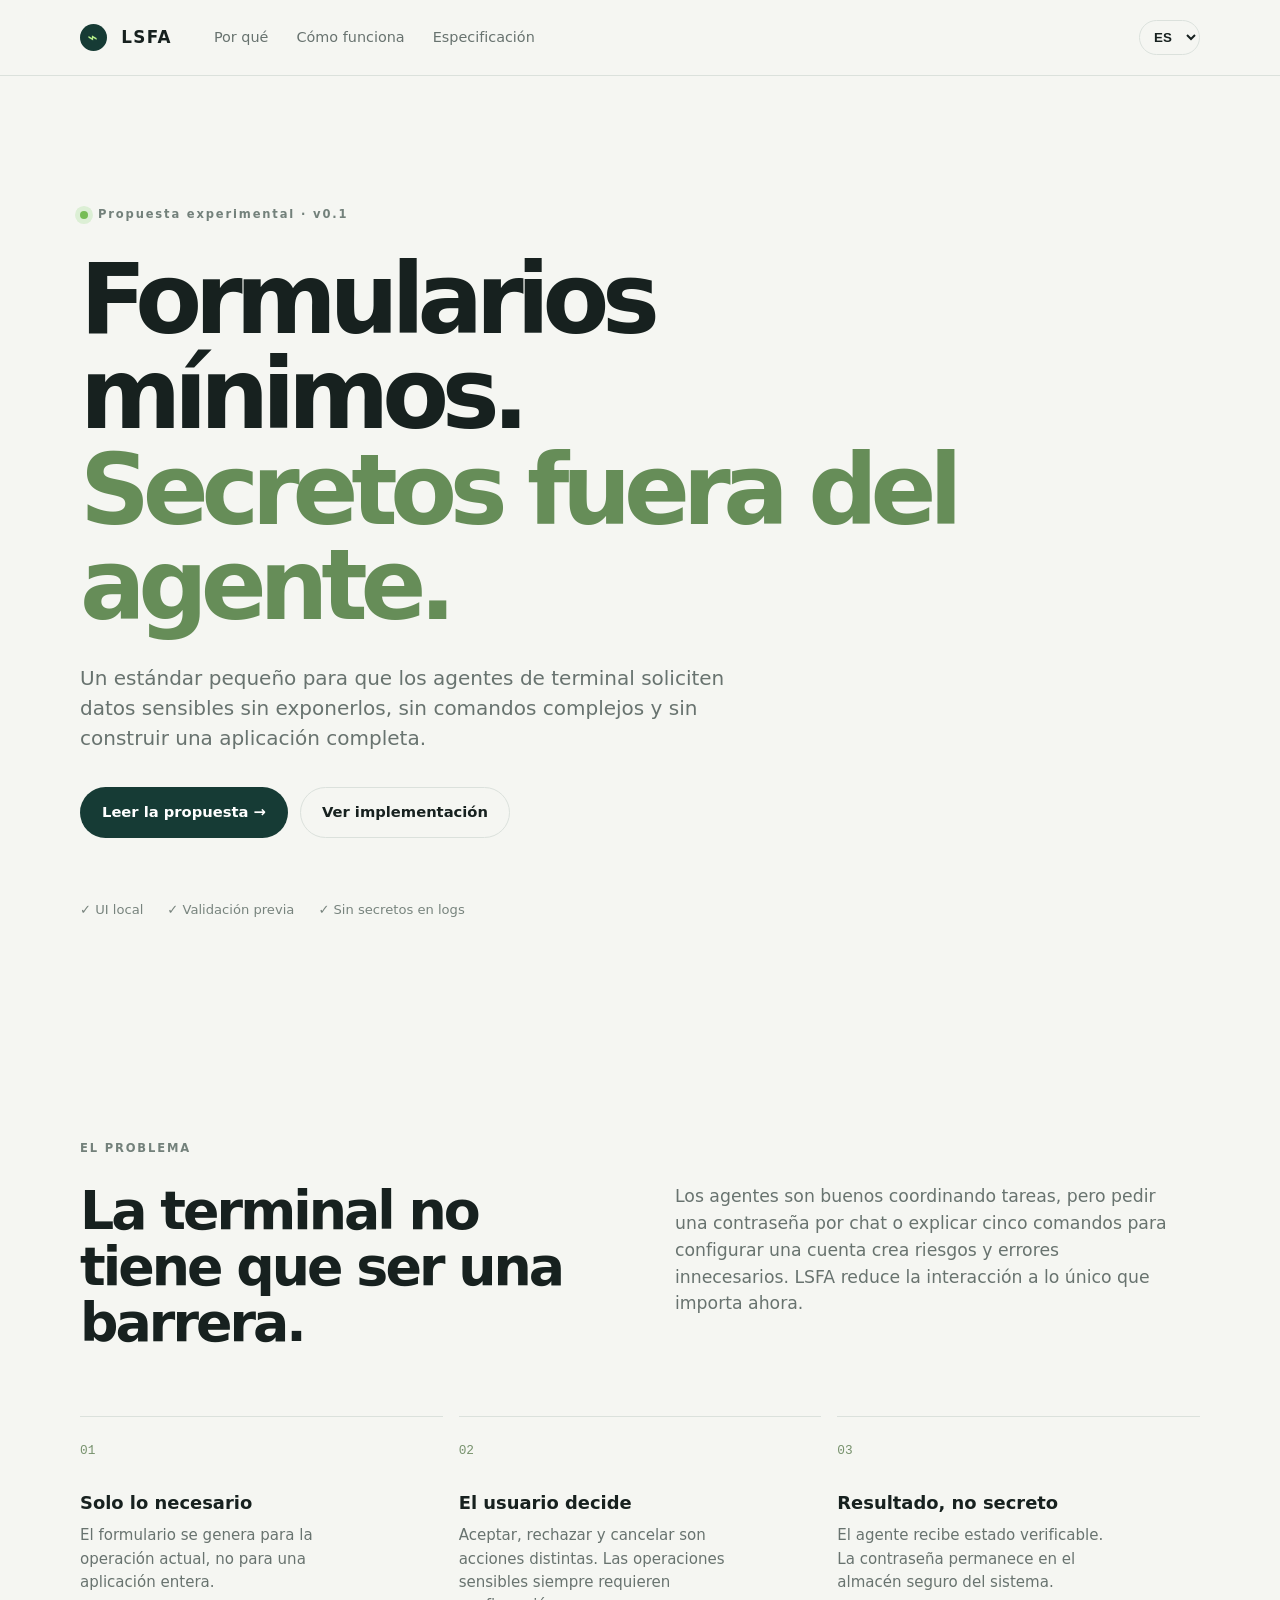
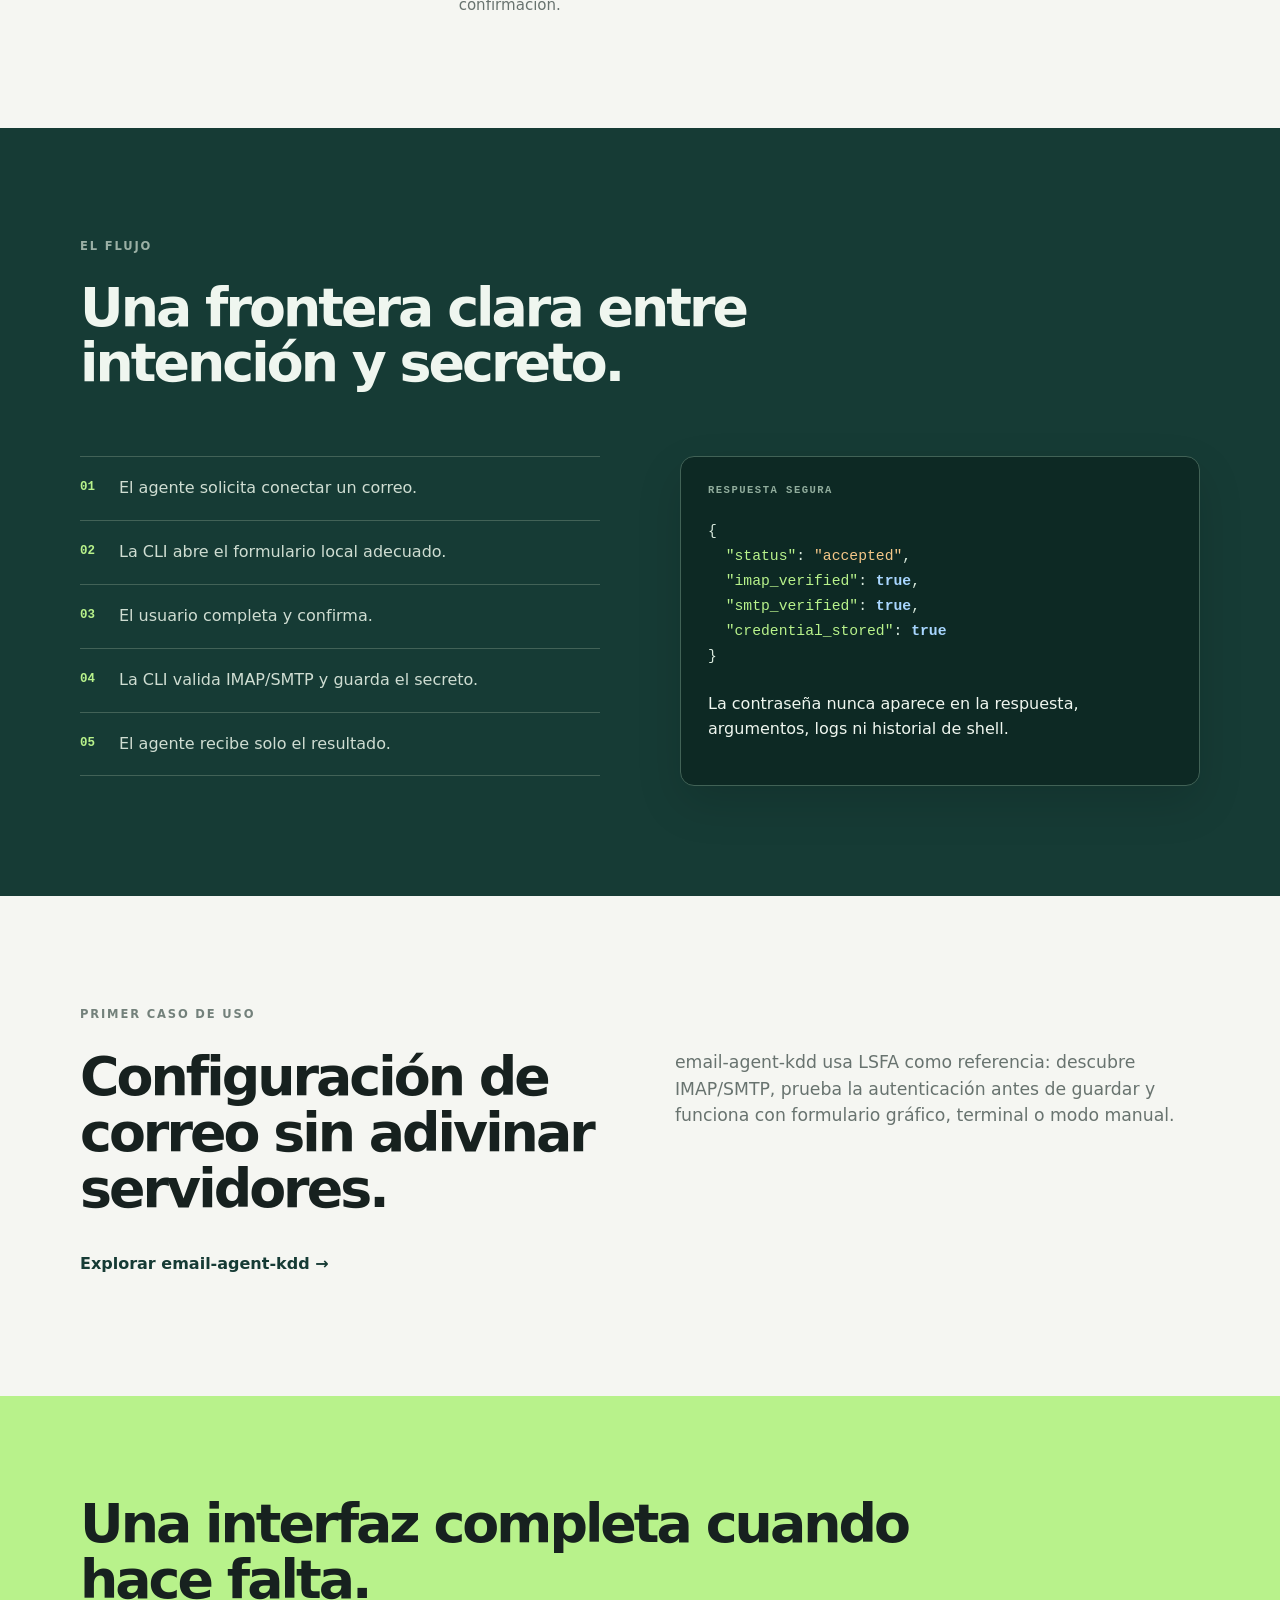
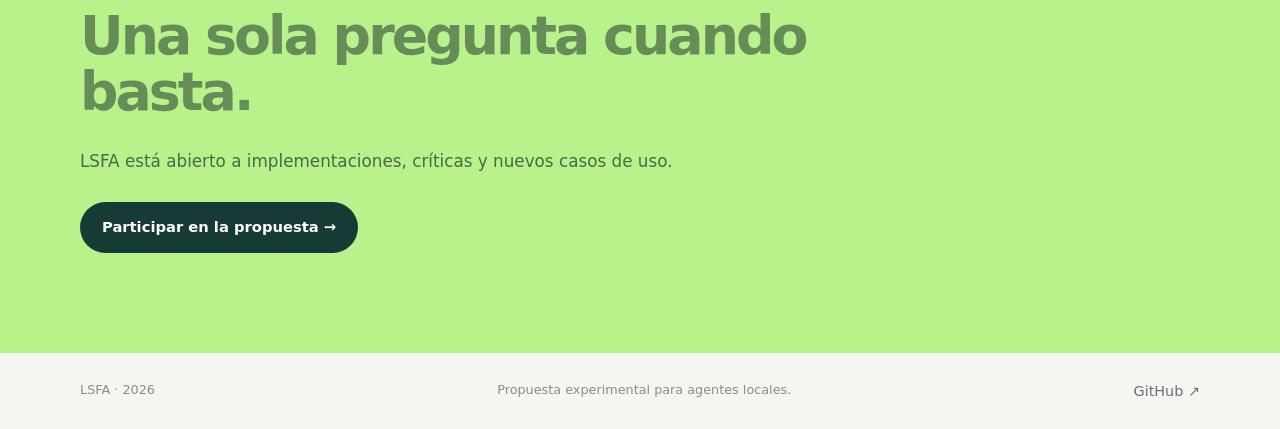
==== site/index.html @ 98d91a2e "Add multilingual GitHub Pages site" ====
<!doctype html>
<html lang="es">
<head>
  <meta charset="utf-8">
  <meta name="viewport" content="width=device-width, initial-scale=1">
  <meta name="description" content="Local Secure Forms for Agent CLIs — secure, minimal forms for sensitive data.">
  <title>LSFA · Local Secure Forms for Agent CLIs</title>
  <link rel="stylesheet" href="styles.css">
</head>
<body>
  <a class="skip" href="#main" data-i18n="skip">Ir al contenido</a>
  <header class="topbar">
    <a class="brand" href="./" aria-label="LSFA home"><span class="mark">⌁</span> LSFA</a>
    <nav aria-label="Primary navigation">
      <a href="#why" data-i18n="navWhy">Por qué</a>
      <a href="#flow" data-i18n="navFlow">Cómo funciona</a>
      <a href="https://github.com/MauricioPerera/local-secure-forms" data-i18n="navSpec">Especificación</a>
    </nav>
    <label class="language"><span class="sr-only" data-i18n="languageLabel">Idioma</span>
      <select id="language" aria-label="Language">
        <option value="es">ES</option><option value="en">EN</option><option value="pt">PT</option>
      </select>
    </label>
  </header>

  <main id="main">
    <section class="hero wrap">
      <div class="eyebrow"><span class="pulse"></span><span data-i18n="eyebrow">Propuesta experimental · v0.1</span></div>
      <h1 data-i18n="heroTitle">Formularios mínimos.<br><em>Secretos fuera del agente.</em></h1>
      <p class="lead" data-i18n="heroLead">Un estándar pequeño para que los agentes de terminal soliciten datos sensibles sin exponerlos, sin comandos complejos y sin construir una aplicación completa.</p>
      <div class="actions"><a class="button primary" href="https://github.com/MauricioPerera/local-secure-forms" data-i18n="readSpec">Leer la propuesta →</a><a class="button ghost" href="https://github.com/MauricioPerera/email-agent-kdd" data-i18n="seeReference">Ver implementación</a></div>
      <div class="trust-row"><span data-i18n="trust1">✓ UI local</span><span data-i18n="trust2">✓ Validación previa</span><span data-i18n="trust3">✓ Sin secretos en logs</span></div>
    </section>

    <section id="why" class="section wrap">
      <div class="section-kicker" data-i18n="whyKicker">EL PROBLEMA</div>
      <div class="split"><h2 data-i18n="whyTitle">La terminal no tiene que ser una barrera.</h2><p data-i18n="whyText">Los agentes son buenos coordinando tareas, pero pedir una contraseña por chat o explicar cinco comandos para configurar una cuenta crea riesgos y errores innecesarios. LSFA reduce la interacción a lo único que importa ahora.</p></div>
      <div class="cards"><article><div class="icon">01</div><h3 data-i18n="card1Title">Solo lo necesario</h3><p data-i18n="card1Text">El formulario se genera para la operación actual, no para una aplicación entera.</p></article><article><div class="icon">02</div><h3 data-i18n="card2Title">El usuario decide</h3><p data-i18n="card2Text">Aceptar, rechazar y cancelar son acciones distintas. Las operaciones sensibles siempre requieren confirmación.</p></article><article><div class="icon">03</div><h3 data-i18n="card3Title">Resultado, no secreto</h3><p data-i18n="card3Text">El agente recibe estado verificable. La contraseña permanece en el almacén seguro del sistema.</p></article></div>
    </section>

    <section id="flow" class="section dark"><div class="wrap"><div class="section-kicker" data-i18n="flowKicker">EL FLUJO</div><h2 data-i18n="flowTitle">Una frontera clara entre intención y secreto.</h2><div class="flow-grid"><div class="steps"><div class="step"><b>01</b><span data-i18n="step1">El agente solicita conectar un correo.</span></div><div class="step"><b>02</b><span data-i18n="step2">La CLI abre el formulario local adecuado.</span></div><div class="step"><b>03</b><span data-i18n="step3">El usuario completa y confirma.</span></div><div class="step"><b>04</b><span data-i18n="step4">La CLI valida IMAP/SMTP y guarda el secreto.</span></div><div class="step"><b>05</b><span data-i18n="step5">El agente recibe solo el resultado.</span></div></div><div class="code-card"><div class="code-label" data-i18n="codeLabel">RESPUESTA SEGURA</div><pre><code>{
  <span>"status"</span>: <i>"accepted"</i>,
  <span>"imap_verified"</span>: <strong>true</strong>,
  <span>"smtp_verified"</span>: <strong>true</strong>,
  <span>"credential_stored"</span>: <strong>true</strong>
}</code></pre><p data-i18n="codeNote">La contraseña nunca aparece en la respuesta, argumentos, logs ni historial de shell.</p></div></div></div></section>

    <section class="section wrap reference"><div class="section-kicker" data-i18n="refKicker">PRIMER CASO DE USO</div><div class="split"><h2 data-i18n="refTitle">Configuración de correo sin adivinar servidores.</h2><p data-i18n="refText">email-agent-kdd usa LSFA como referencia: descubre IMAP/SMTP, prueba la autenticación antes de guardar y funciona con formulario gráfico, terminal o modo manual.</p></div><a class="text-link" href="https://github.com/MauricioPerera/email-agent-kdd" data-i18n="openCli">Explorar email-agent-kdd →</a></section>
    <section class="closing"><div class="wrap"><h2 data-i18n="closingTitle">Una interfaz completa cuando hace falta.<br><em>Una sola pregunta cuando basta.</em></h2><p data-i18n="closingText">LSFA está abierto a implementaciones, críticas y nuevos casos de uso.</p><a class="button light" href="https://github.com/MauricioPerera/local-secure-forms/issues" data-i18n="contribute">Participar en la propuesta →</a></div></section>
  </main>
  <footer class="footer wrap"><span>LSFA · 2026</span><span data-i18n="footerText">Propuesta experimental para agentes locales.</span><a href="https://github.com/MauricioPerera/local-secure-forms">GitHub ↗</a></footer>
  <script src="app.js"></script>
</body>
</html>
---- site/styles.css ----
:root{--ink:#17211f;--muted:#68736f;--paper:#f5f6f2;--line:#dbe1dc;--green:#b8f28b;--deep:#163b35;--cream:#e9eee8}*{box-sizing:border-box}html{scroll-behavior:smooth}body{margin:0;background:var(--paper);color:var(--ink);font-family:Inter,ui-sans-serif,system-ui,-apple-system,BlinkMacSystemFont,"Segoe UI",sans-serif;line-height:1.55}.wrap{width:min(1120px,calc(100% - 48px));margin:auto}.topbar{height:76px;border-bottom:1px solid var(--line);display:flex;align-items:center;gap:42px;padding:0 max(24px,calc((100% - 1120px)/2));background:rgba(245,246,242,.92);position:sticky;top:0;z-index:5;backdrop-filter:blur(12px)}.brand{font-weight:800;letter-spacing:.08em;color:var(--ink);text-decoration:none;font-size:1.05rem}.mark{display:inline-grid;place-items:center;background:var(--deep);color:var(--green);border-radius:50%;width:27px;height:27px;margin-right:7px}nav{display:flex;gap:28px;flex:1}nav a,.footer a{color:var(--muted);text-decoration:none;font-size:.9rem}nav a:hover,.footer a:hover,.text-link:hover{color:var(--ink)}.language select{border:1px solid var(--line);background:transparent;border-radius:99px;padding:8px 10px;font-weight:700;color:var(--ink)}.hero{padding:130px 0 110px}.eyebrow,.section-kicker{font-size:.72rem;letter-spacing:.16em;font-weight:800;color:#73817b}.eyebrow{display:flex;gap:10px;align-items:center}.pulse{width:8px;height:8px;background:#76bd55;border-radius:50%;box-shadow:0 0 0 5px #dcefd5}.hero h1{font-size:clamp(3.2rem,7.6vw,6.6rem);line-height:.98;letter-spacing:-.075em;margin:28px 0 30px;max-width:980px}.hero h1 em,.closing h2 em{font-style:normal;color:#668d58}.lead{font-size:1.25rem;line-height:1.5;color:var(--muted);max-width:650px}.actions{display:flex;gap:12px;margin-top:34px;flex-wrap:wrap}.button{display:inline-block;border-radius:999px;padding:13px 21px;text-decoration:none;font-weight:750;font-size:.92rem;border:1px solid transparent}.primary{background:var(--deep);color:#fff}.primary:hover{background:#24584e}.ghost{color:var(--ink);border-color:var(--line)}.ghost:hover{border-color:#9eaaa3}.trust-row{display:flex;gap:24px;margin-top:62px;color:#78847e;font-size:.82rem;flex-wrap:wrap}.section{padding:110px 0}.split{display:grid;grid-template-columns:1fr 1fr;gap:70px;align-items:start;margin-top:25px}.split h2,.dark h2,.closing h2{font-size:clamp(2.1rem,4.2vw,4rem);line-height:1.04;letter-spacing:-.055em;margin:0}.split p{color:var(--muted);font-size:1.08rem;max-width:500px;margin:0}.cards{display:grid;grid-template-columns:repeat(3,1fr);gap:16px;margin-top:65px}.cards article{border-top:1px solid var(--line);padding:24px 8px 0 0}.icon{font-family:ui-monospace,monospace;color:#76916c;font-size:.8rem}.cards h3{margin:28px 0 8px;font-size:1.12rem}.cards p{color:var(--muted);font-size:.94rem;margin:0;max-width:280px}.dark{background:var(--deep);color:#eff6ef}.dark .section-kicker{color:#9bb0a5}.dark h2{max-width:800px;margin-top:24px}.flow-grid{display:grid;grid-template-columns:1fr 1fr;gap:80px;margin-top:65px;align-items:start}.steps{border-top:1px solid #426257}.step{display:flex;gap:24px;padding:19px 0;border-bottom:1px solid #426257;color:#cfddd2}.step b{color:var(--green);font:700 .78rem ui-monospace,monospace;padding-top:4px}.code-card{background:#0d2924;border:1px solid #416256;border-radius:14px;padding:27px;box-shadow:0 18px 45px rgba(0,0,0,.13)}.code-label{font:700 .66rem ui-monospace,monospace;letter-spacing:.14em;color:#91ad9d}.code-card pre{overflow:auto;color:#d8e9dd;font:500 .92rem/1.7 ui-monospace,SFMono-Regular,Consolas,monospace;margin:23px 0}.code-card code span{color:#b8f28b}.code-card code i{color:#f5c788;font-style:normal}.code-card code strong{color:#a8d6ff}.code-note{color:#8fa99a;font-size:.8rem;margin:0}.reference{padding-bottom:120px}.text-link{display:inline-block;color:var(--deep);font-weight:800;text-decoration:none;margin-top:35px}.closing{background:var(--green);padding:100px 0}.closing h2{max-width:850px}.closing p{color:#4d6847;font-size:1.05rem;margin:28px 0}.light{background:var(--deep);color:#fff}.footer{display:flex;justify-content:space-between;gap:20px;padding:27px 0;color:#82908a;font-size:.8rem;flex-wrap:wrap}.skip{position:absolute;left:-999px}.skip:focus{left:12px;top:12px;background:#fff;padding:8px;z-index:10}.sr-only{position:absolute;width:1px;height:1px;padding:0;margin:-1px;overflow:hidden;clip:rect(0,0,0,0);white-space:nowrap;border:0}@media(max-width:720px){.topbar{gap:16px;height:66px;padding:0 20px}.topbar nav{display:none}.wrap{width:min(100% - 40px,1120px)}.hero{padding:90px 0 75px}.hero h1{font-size:clamp(3rem,15vw,5rem)}.lead{font-size:1.08rem}.section{padding:78px 0}.split,.flow-grid{grid-template-columns:1fr;gap:25px}.cards{grid-template-columns:1fr;gap:40px;margin-top:45px}.flow-grid{gap:45px;margin-top:45px}.closing{padding:75px 0}}
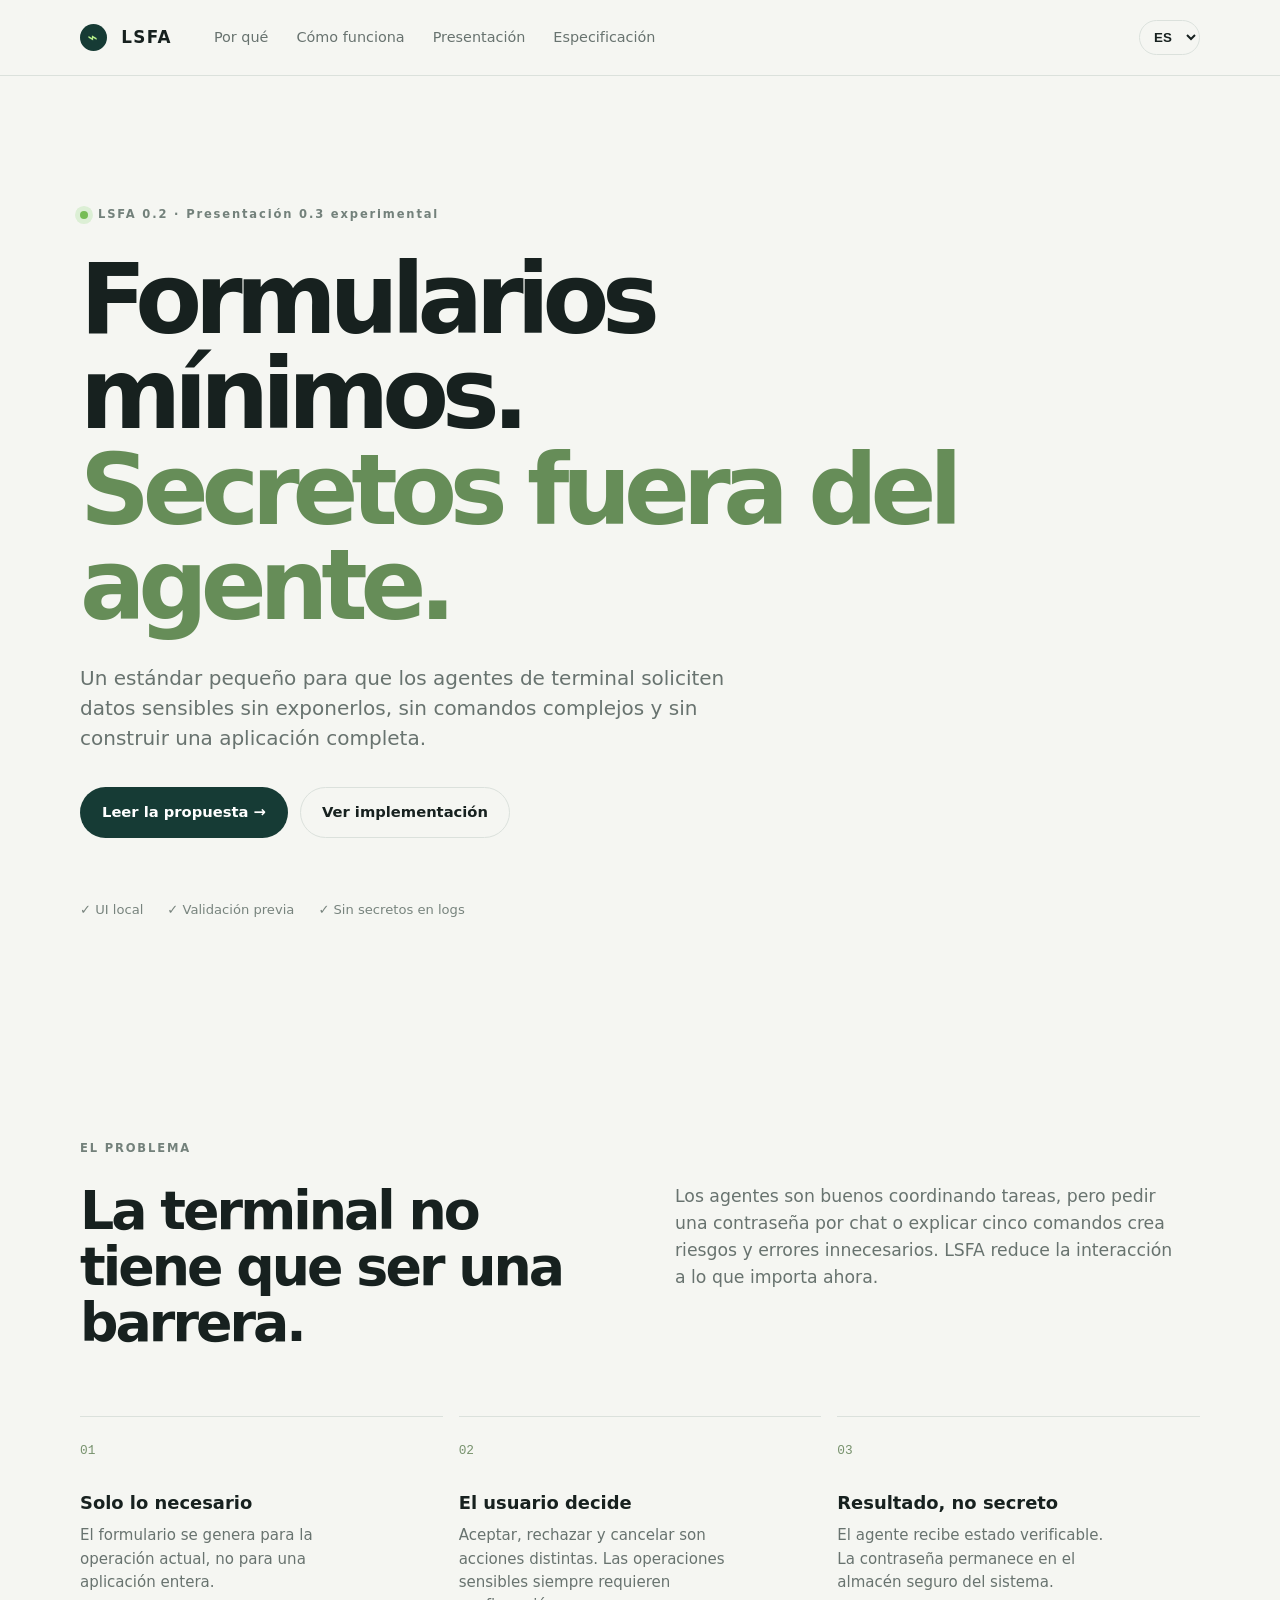
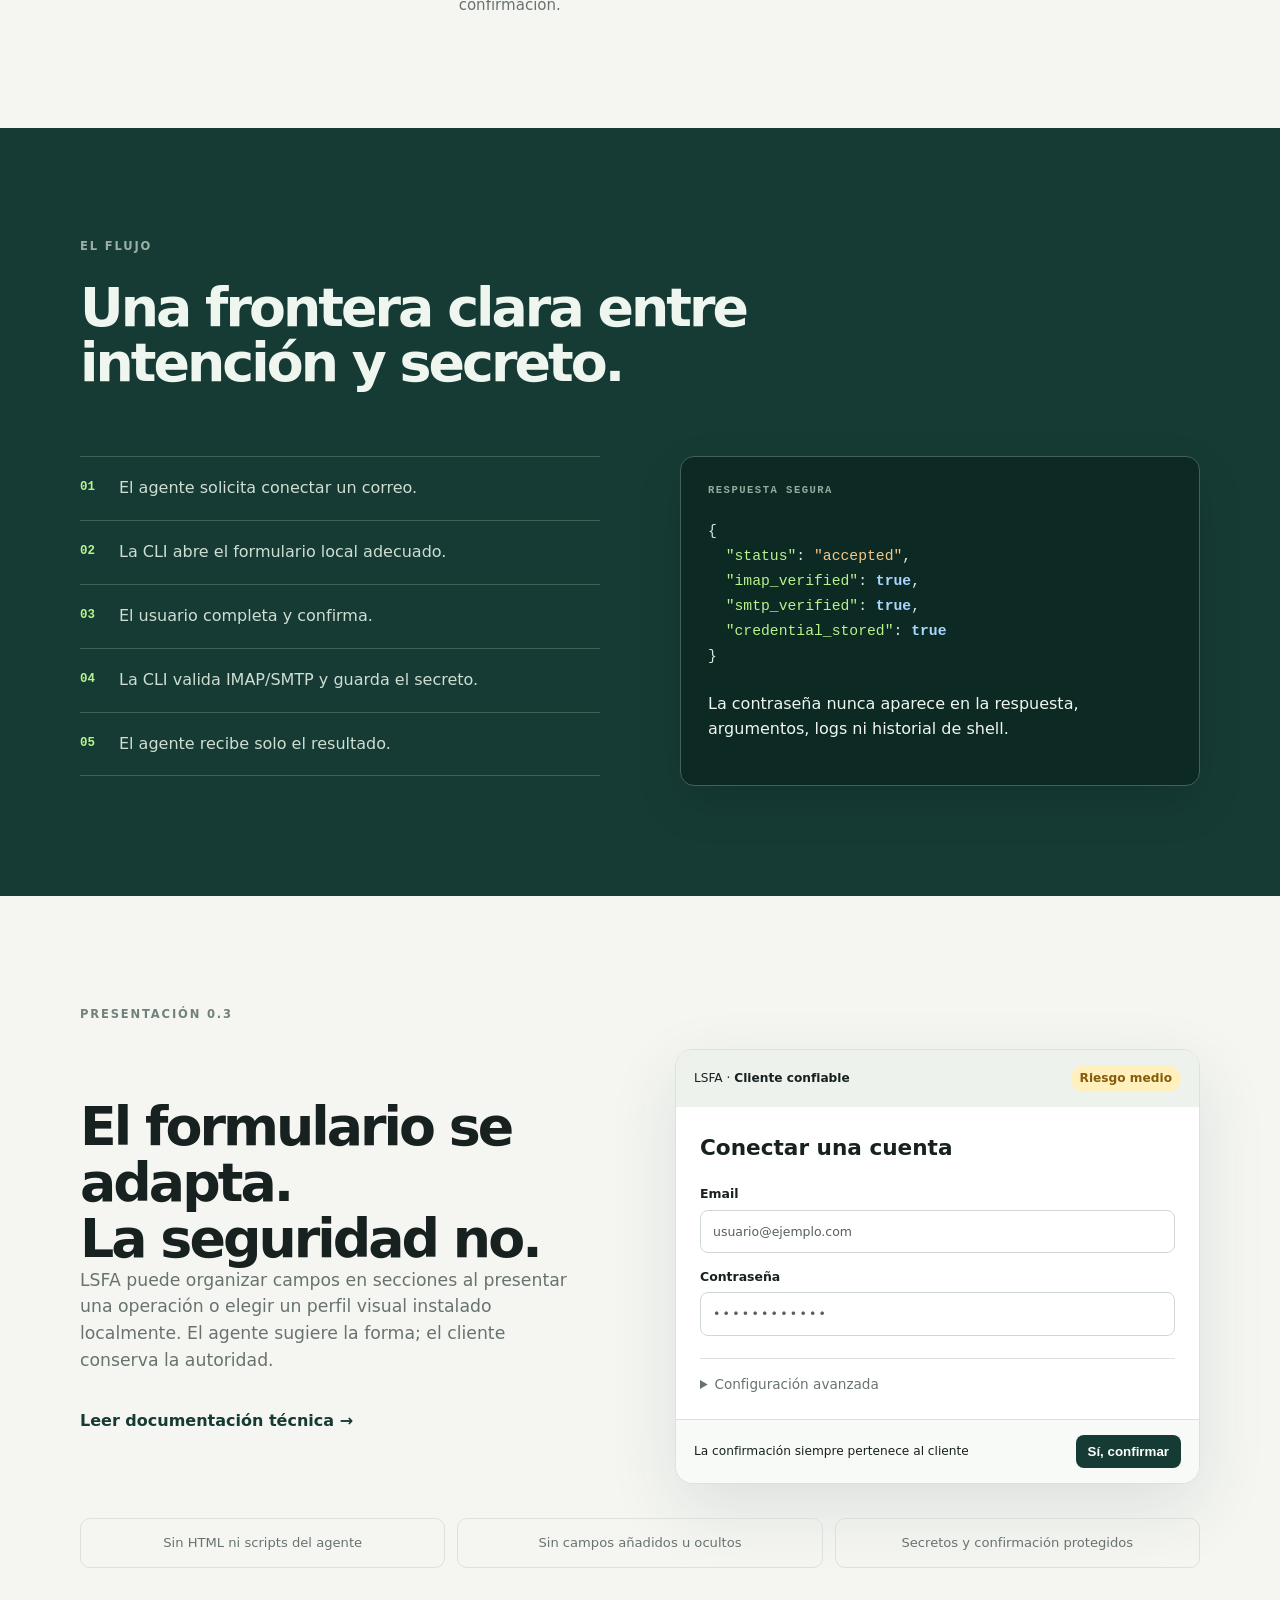
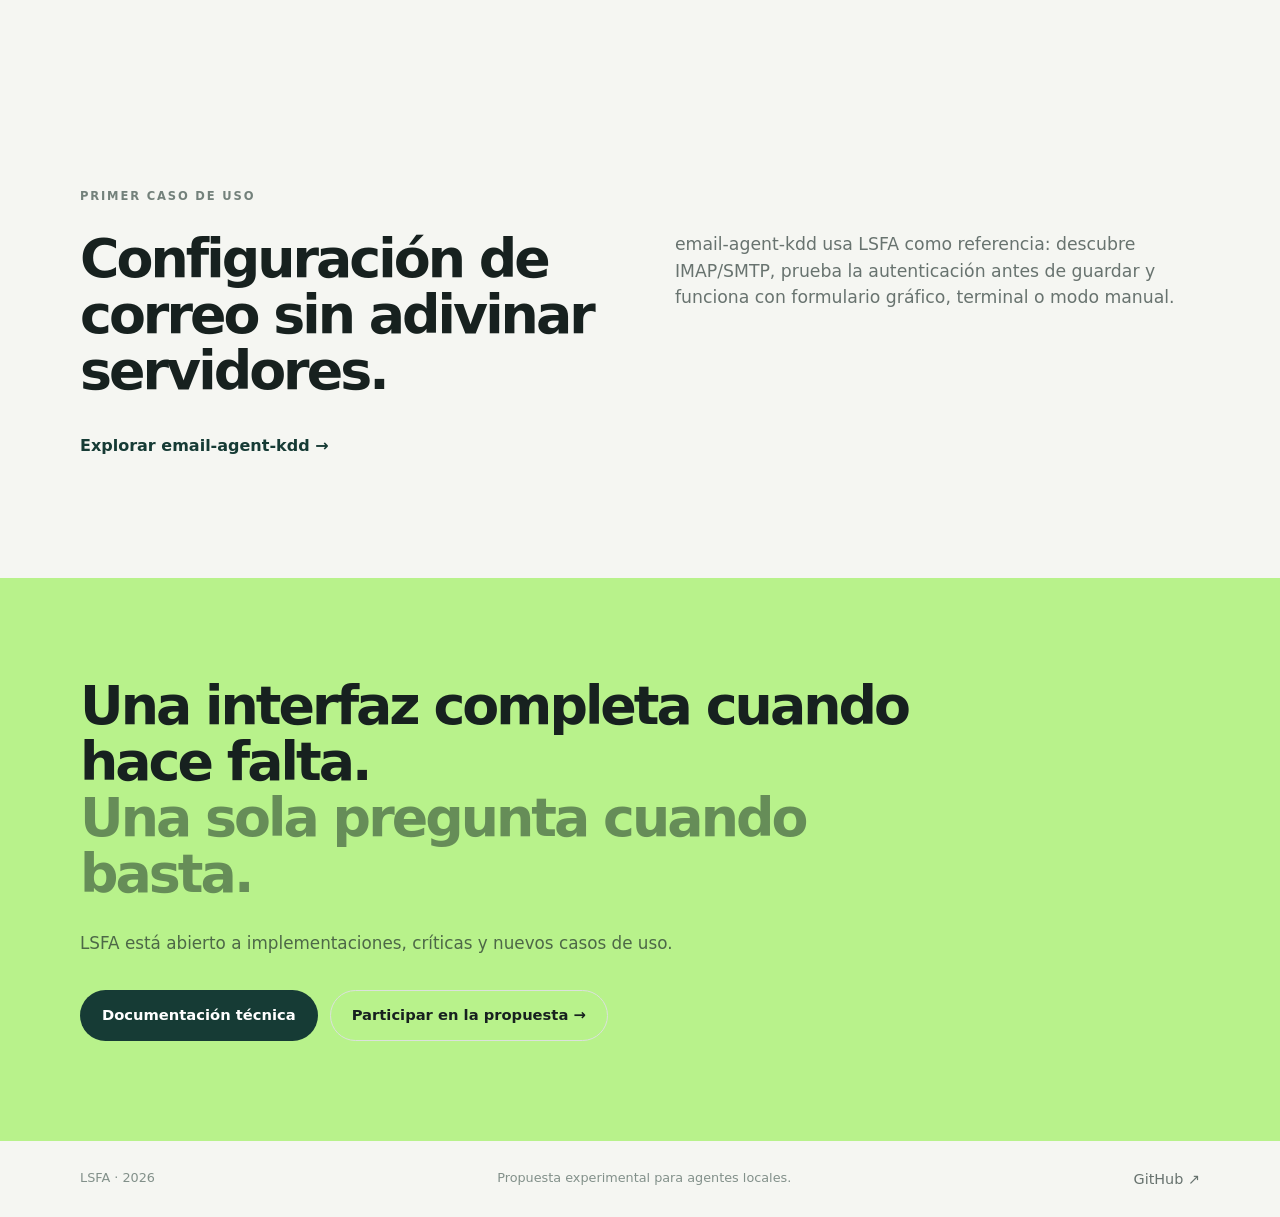
==== commit 490b870d: "docs: publish declarative presentation guide" ====
--- a/site/index.html
+++ b/site/index.html
@@ -6,6 +6,7 @@
   <meta name="description" content="Local Secure Forms for Agent CLIs — secure, minimal forms for sensitive data.">
   <title>LSFA · Local Secure Forms for Agent CLIs</title>
   <link rel="stylesheet" href="styles.css">
+  <link rel="stylesheet" href="presentation.css">
 </head>
 <body>
   <a class="skip" href="#main" data-i18n="skip">Ir al contenido</a>
@@ -14,6 +15,7 @@
     <nav aria-label="Primary navigation">
       <a href="#why" data-i18n="navWhy">Por qué</a>
       <a href="#flow" data-i18n="navFlow">Cómo funciona</a>
+      <a href="#presentation" data-i18n="navPresentation">Presentación</a>
       <a href="https://github.com/MauricioPerera/local-secure-forms" data-i18n="navSpec">Especificación</a>
     </nav>
     <label class="language"><span class="sr-only" data-i18n="languageLabel">Idioma</span>
@@ -25,7 +27,7 @@
 
   <main id="main">
     <section class="hero wrap">
-      <div class="eyebrow"><span class="pulse"></span><span data-i18n="eyebrow">Propuesta experimental · v0.1</span></div>
+      <div class="eyebrow"><span class="pulse"></span><span data-i18n="eyebrow">LSFA 0.2 · Presentación 0.3 experimental</span></div>
       <h1 data-i18n="heroTitle">Formularios mínimos.<br><em>Secretos fuera del agente.</em></h1>
       <p class="lead" data-i18n="heroLead">Un estándar pequeño para que los agentes de terminal soliciten datos sensibles sin exponerlos, sin comandos complejos y sin construir una aplicación completa.</p>
       <div class="actions"><a class="button primary" href="https://github.com/MauricioPerera/local-secure-forms" data-i18n="readSpec">Leer la propuesta →</a><a class="button ghost" href="https://github.com/MauricioPerera/email-agent-kdd" data-i18n="seeReference">Ver implementación</a></div>
@@ -45,8 +47,10 @@
   <span>"credential_stored"</span>: <strong>true</strong>
 }</code></pre><p data-i18n="codeNote">La contraseña nunca aparece en la respuesta, argumentos, logs ni historial de shell.</p></div></div></div></section>
 
+    <section id="presentation" class="section wrap presentation"><div class="section-kicker" data-i18n="presentationKicker">PRESENTACIÓN 0.3</div><div class="split"><div><h2 data-i18n="presentationTitle">El formulario se adapta.<br>La seguridad no.</h2><p data-i18n="presentationText">LSFA puede organizar los campos en secciones al momento de presentar una operación o elegir un perfil visual instalado localmente. El agente sugiere la forma; el cliente conserva la autoridad.</p><a class="text-link" href="presentation.html" data-i18n="presentationDocs">Leer documentación técnica →</a></div><div class="form-demo" aria-label="Ejemplo de formulario declarativo"><div class="demo-chrome"><span>LSFA · <b data-i18n="trustedClient">Cliente confiable</b></span><span class="risk" data-i18n="mediumRisk">Riesgo medio</span></div><div class="demo-content"><h3 data-i18n="demoTitle">Conectar una cuenta</h3><label><span>Email</span><span class="fake-input">usuario@ejemplo.com</span></label><label><span data-i18n="password">Contraseña</span><span class="fake-input secret">••••••••••••</span></label><details><summary data-i18n="advanced">Configuración avanzada</summary></details></div><div class="demo-confirm"><span data-i18n="confirmationOwned">La confirmación siempre pertenece al cliente</span><button type="button" disabled data-i18n="confirm">Sí, confirmar</button></div></div></div><div class="guardrails"><span data-i18n="guard1">Sin HTML ni scripts del agente</span><span data-i18n="guard2">Sin campos añadidos u ocultos</span><span data-i18n="guard3">Secretos y confirmación protegidos</span></div></section>
+
     <section class="section wrap reference"><div class="section-kicker" data-i18n="refKicker">PRIMER CASO DE USO</div><div class="split"><h2 data-i18n="refTitle">Configuración de correo sin adivinar servidores.</h2><p data-i18n="refText">email-agent-kdd usa LSFA como referencia: descubre IMAP/SMTP, prueba la autenticación antes de guardar y funciona con formulario gráfico, terminal o modo manual.</p></div><a class="text-link" href="https://github.com/MauricioPerera/email-agent-kdd" data-i18n="openCli">Explorar email-agent-kdd →</a></section>
-    <section class="closing"><div class="wrap"><h2 data-i18n="closingTitle">Una interfaz completa cuando hace falta.<br><em>Una sola pregunta cuando basta.</em></h2><p data-i18n="closingText">LSFA está abierto a implementaciones, críticas y nuevos casos de uso.</p><a class="button light" href="https://github.com/MauricioPerera/local-secure-forms/issues" data-i18n="contribute">Participar en la propuesta →</a></div></section>
+    <section class="closing"><div class="wrap"><h2 data-i18n="closingTitle">Una interfaz completa cuando hace falta.<br><em>Una sola pregunta cuando basta.</em></h2><p data-i18n="closingText">LSFA está abierto a implementaciones, críticas y nuevos casos de uso.</p><div class="actions"><a class="button light" href="presentation.html" data-i18n="technicalDocs">Documentación técnica</a><a class="button ghost" href="https://github.com/MauricioPerera/local-secure-forms/issues" data-i18n="contribute">Participar en la propuesta →</a></div></div></section>
   </main>
   <footer class="footer wrap"><span>LSFA · 2026</span><span data-i18n="footerText">Propuesta experimental para agentes locales.</span><a href="https://github.com/MauricioPerera/local-secure-forms">GitHub ↗</a></footer>
   <script src="app.js"></script>
--- a/site/presentation.css
+++ b/site/presentation.css
@@ -0,0 +1,34 @@
+.presentation .split { align-items: center; }
+.form-demo { border: 1px solid var(--line); border-radius: 18px; background: #fff; overflow: hidden; box-shadow: 0 24px 70px rgba(22,59,53,.11); }
+.demo-chrome, .demo-confirm { display: flex; align-items: center; justify-content: space-between; gap: 18px; padding: 15px 18px; background: #edf2ec; font-size: .76rem; }
+.risk { color: #865b09; background: #fff0be; border-radius: 99px; padding: 4px 9px; font-weight: 750; }
+.demo-content { padding: 24px; }
+.demo-content h3 { font-size: 1.35rem; margin: 0 0 20px; }
+.demo-content label { display: block; font-size: .78rem; font-weight: 750; margin-top: 14px; }
+.fake-input { display: block; border: 1px solid #cfd8d1; border-radius: 8px; padding: 11px 12px; margin-top: 6px; color: #56615c; font-weight: 500; }
+.fake-input.secret { letter-spacing: .18em; }
+.demo-content details { border-top: 1px solid var(--line); margin-top: 22px; padding-top: 15px; color: var(--muted); font-size: .85rem; }
+.demo-confirm { border-top: 1px solid var(--line); background: #f8faf7; }
+.demo-confirm button { border: 0; border-radius: 8px; padding: 9px 12px; background: var(--deep); color: #fff; font-weight: 750; opacity: 1; }
+.guardrails { display: grid; grid-template-columns: repeat(3,1fr); gap: 12px; margin-top: 34px; }
+.guardrails span { border: 1px solid var(--line); border-radius: 10px; padding: 14px; text-align: center; color: var(--muted); font-size: .82rem; }
+.docs { max-width: 900px; }
+.docs-hero { padding: 100px 0 75px; border-bottom: 1px solid var(--line); }
+.docs h1 { font-size: clamp(3rem,7vw,5.3rem); line-height: 1; letter-spacing: -.065em; margin: 25px 0; }
+.docs section { padding: 75px 0; border-bottom: 1px solid var(--line); }
+.docs h2 { font-size: clamp(2rem,4vw,3.3rem); line-height: 1.08; letter-spacing: -.045em; margin: 18px 0 38px; }
+.doc-grid { display: grid; grid-template-columns: repeat(3,1fr); gap: 14px; }
+.doc-grid article { border: 1px solid var(--line); border-radius: 12px; padding: 22px; background: #fff; }
+.doc-grid article > b { color: #76916c; font: 700 .75rem ui-monospace,monospace; }
+.doc-grid h3 { margin: 24px 0 8px; }
+.doc-grid p, .docs-section > p, .security-list p { color: var(--muted); }
+.doc-grid code { display: block; background: var(--cream); padding: 8px; border-radius: 6px; font-size: .73rem; overflow: auto; }
+.wide { margin: 0 0 28px; }
+.security-list { border-left: 3px solid var(--green); padding-left: 24px; }
+.security-list p { padding: 7px 0; }
+.security-list b { color: var(--ink); }
+@media (max-width: 720px) {
+  .doc-grid, .guardrails { grid-template-columns: 1fr; gap: 22px; }
+  .demo-confirm { align-items: flex-start; flex-direction: column; }
+  .docs-hero { padding: 75px 0 55px; }
+}
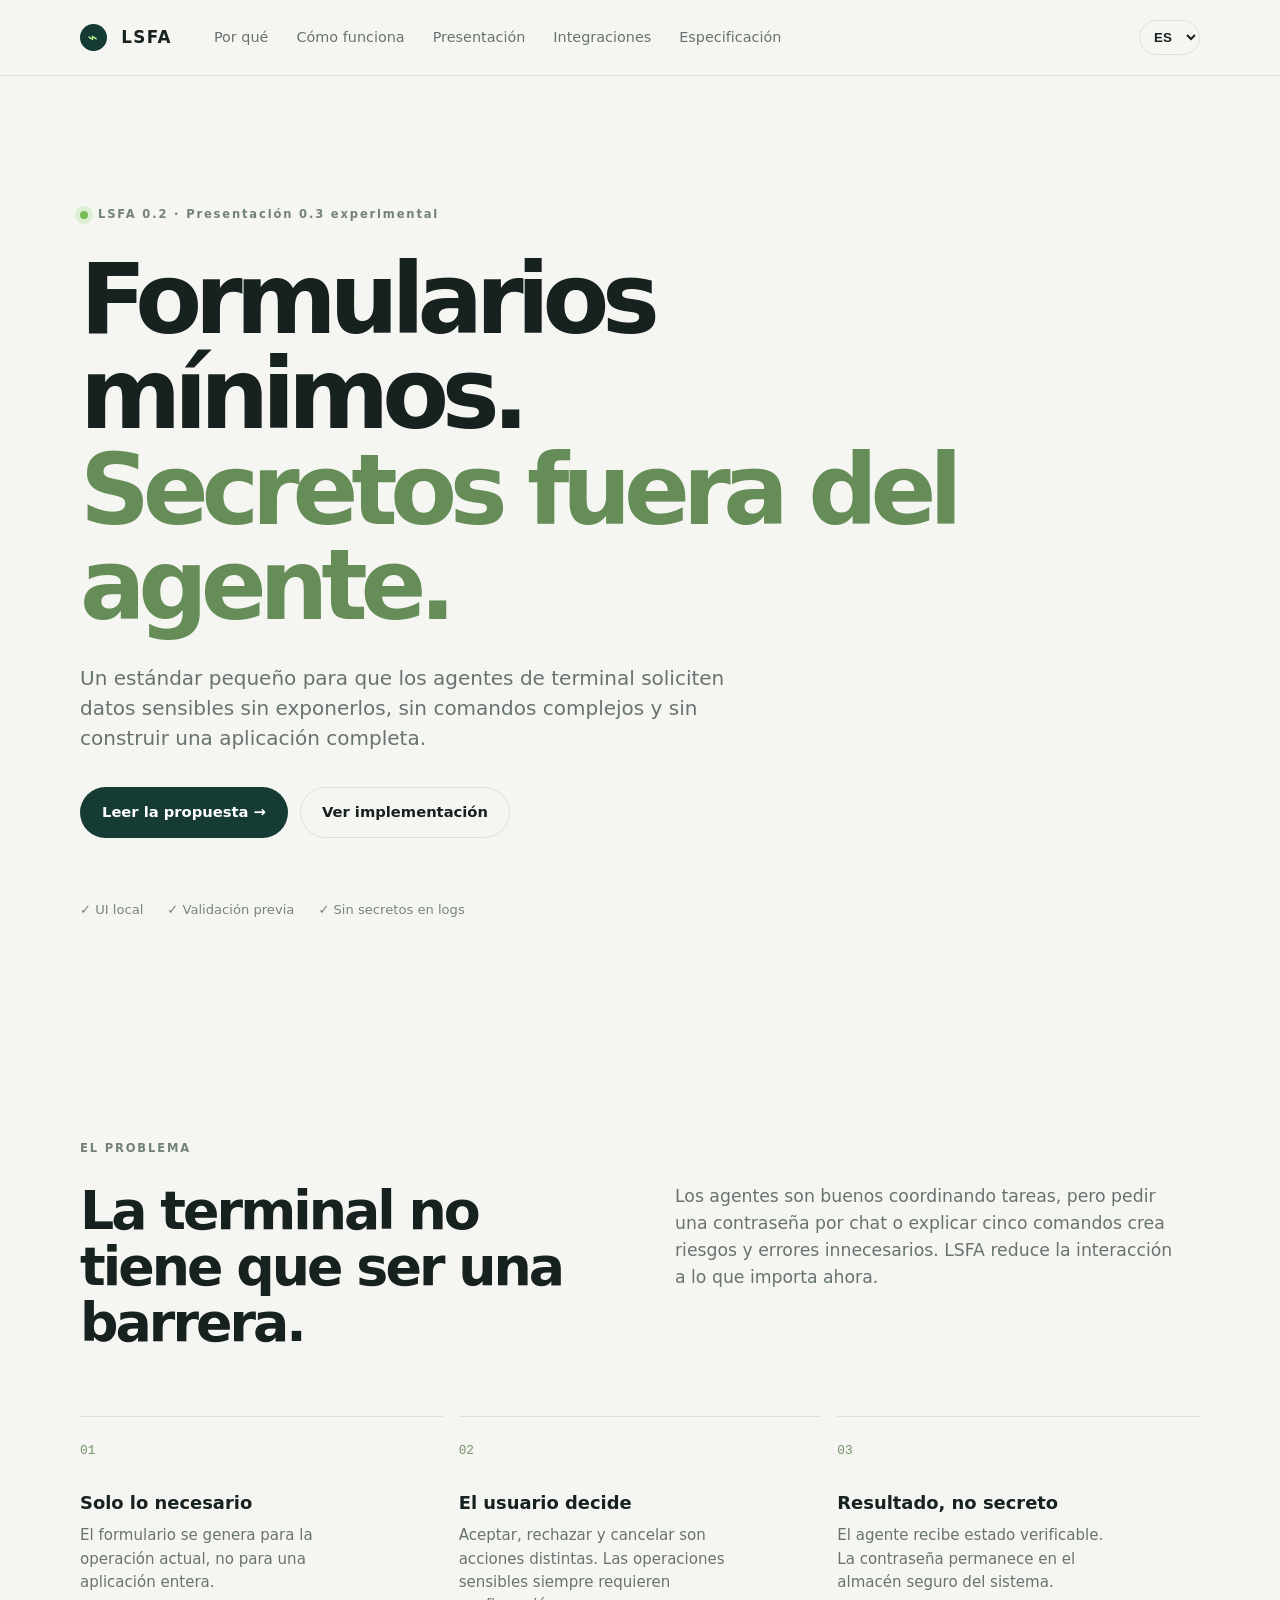
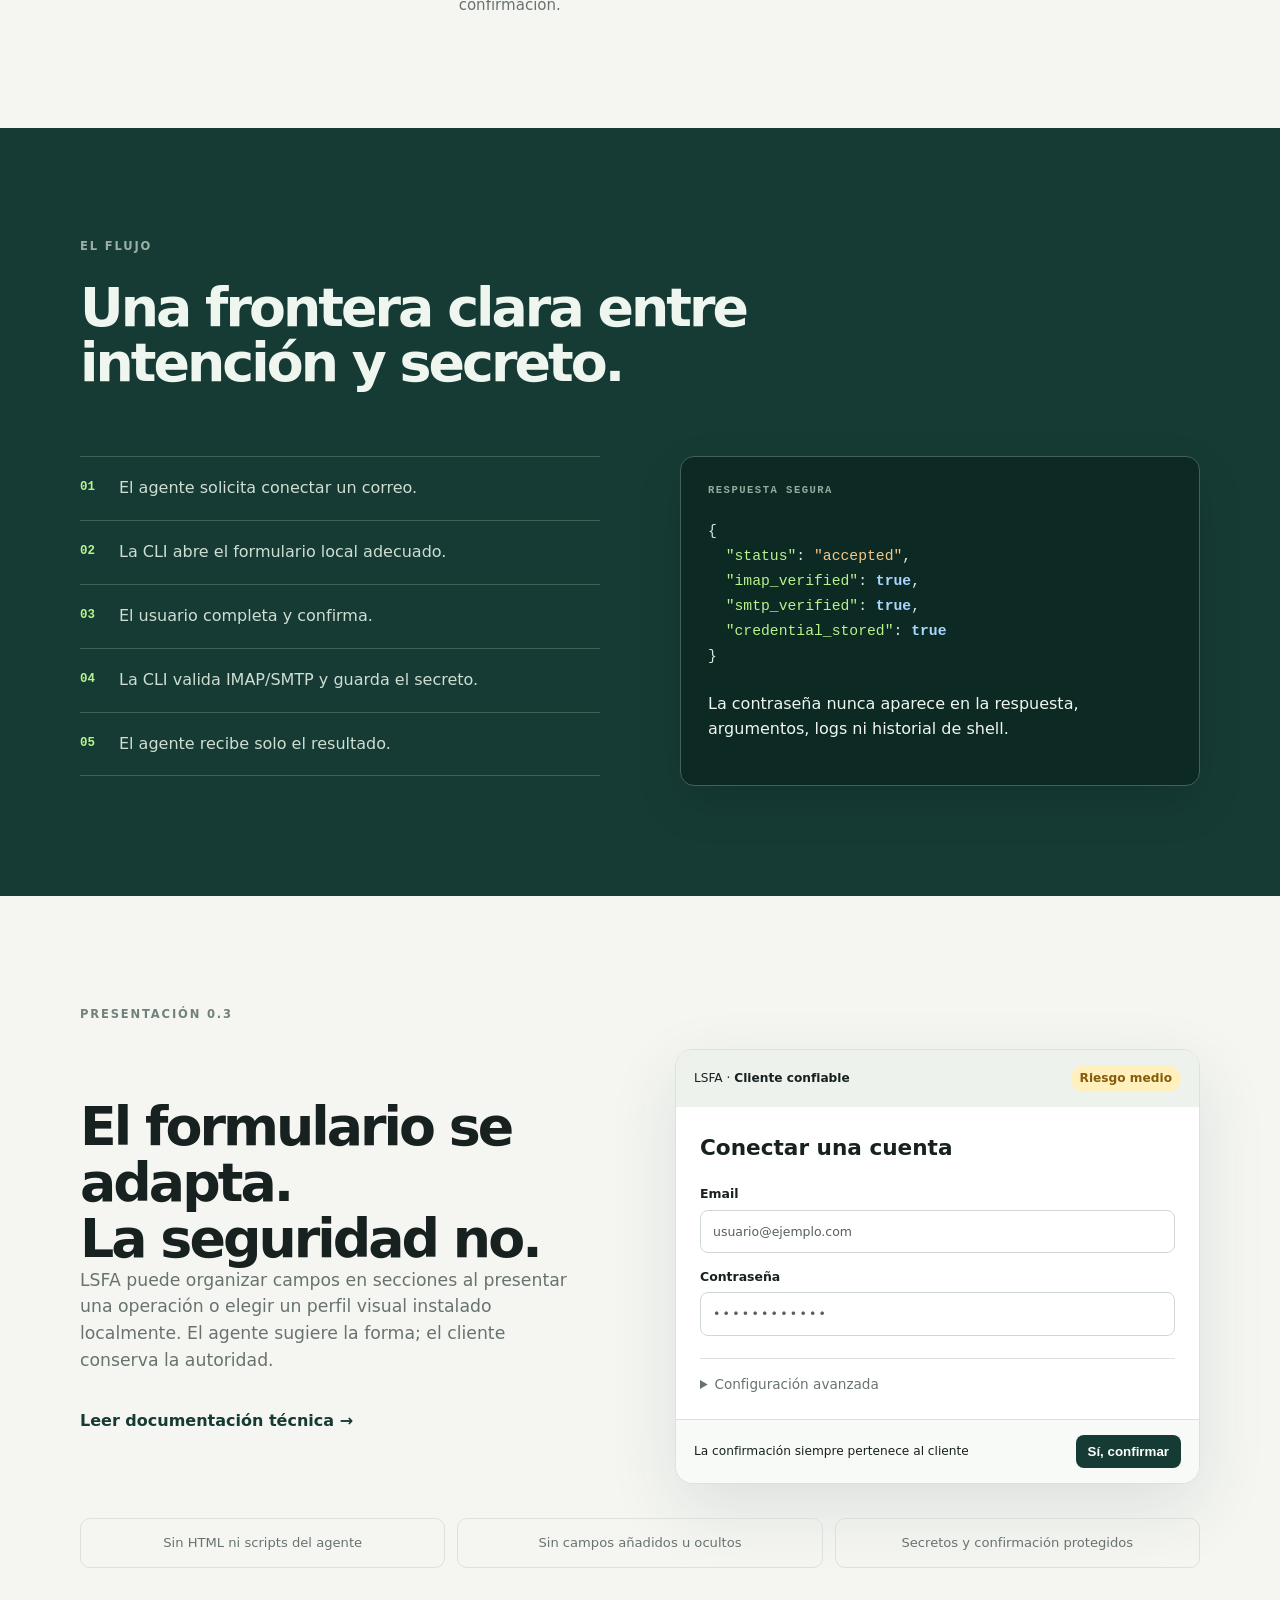
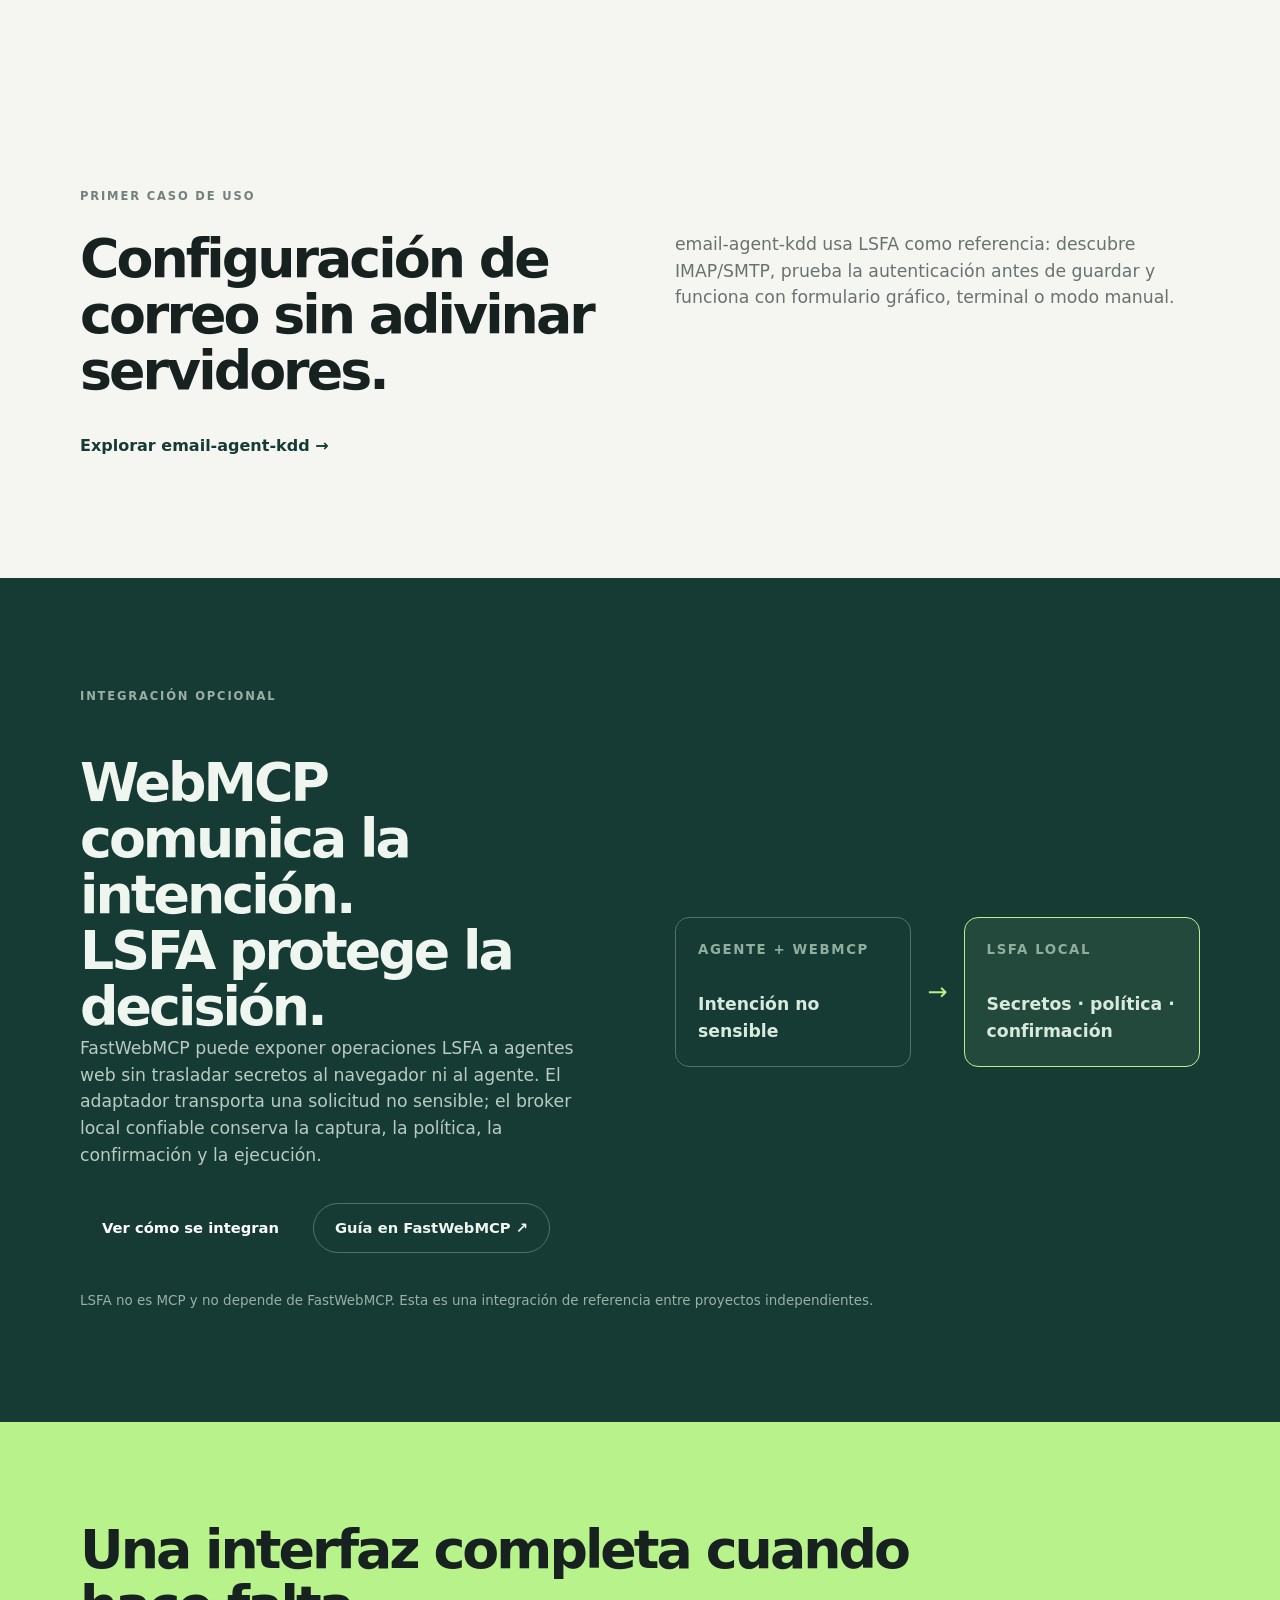
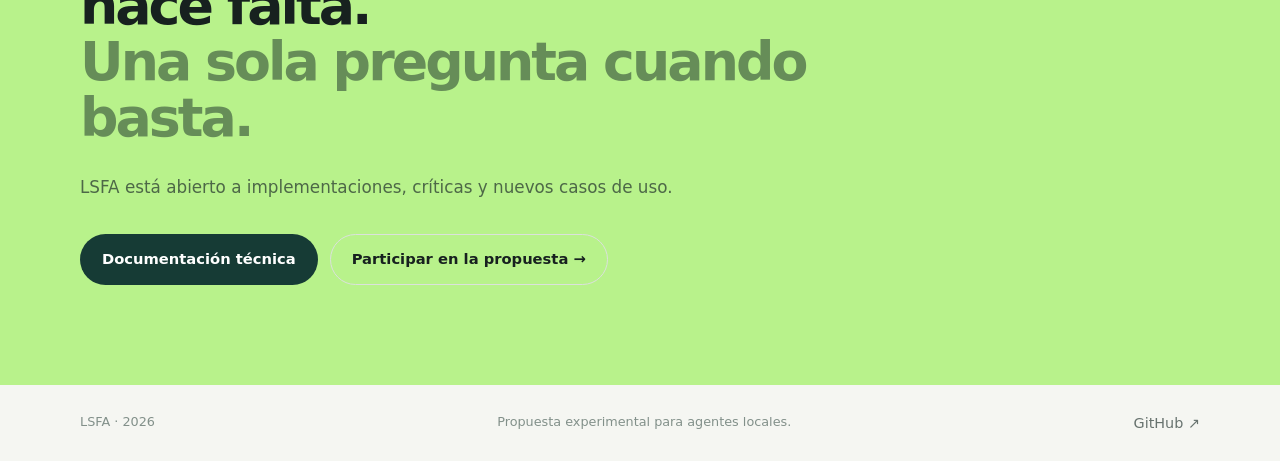
==== commit 63468b6a: "docs: link LSFA with FastWebMCP" ====
--- a/site/index.html
+++ b/site/index.html
@@ -16,6 +16,7 @@
       <a href="#why" data-i18n="navWhy">Por qué</a>
       <a href="#flow" data-i18n="navFlow">Cómo funciona</a>
       <a href="#presentation" data-i18n="navPresentation">Presentación</a>
+      <a href="#integrations" data-i18n="navIntegrations">Integraciones</a>
       <a href="https://github.com/MauricioPerera/local-secure-forms" data-i18n="navSpec">Especificación</a>
     </nav>
     <label class="language"><span class="sr-only" data-i18n="languageLabel">Idioma</span>
@@ -50,6 +51,7 @@
     <section id="presentation" class="section wrap presentation"><div class="section-kicker" data-i18n="presentationKicker">PRESENTACIÓN 0.3</div><div class="split"><div><h2 data-i18n="presentationTitle">El formulario se adapta.<br>La seguridad no.</h2><p data-i18n="presentationText">LSFA puede organizar los campos en secciones al momento de presentar una operación o elegir un perfil visual instalado localmente. El agente sugiere la forma; el cliente conserva la autoridad.</p><a class="text-link" href="presentation.html" data-i18n="presentationDocs">Leer documentación técnica →</a></div><div class="form-demo" aria-label="Ejemplo de formulario declarativo"><div class="demo-chrome"><span>LSFA · <b data-i18n="trustedClient">Cliente confiable</b></span><span class="risk" data-i18n="mediumRisk">Riesgo medio</span></div><div class="demo-content"><h3 data-i18n="demoTitle">Conectar una cuenta</h3><label><span>Email</span><span class="fake-input">usuario@ejemplo.com</span></label><label><span data-i18n="password">Contraseña</span><span class="fake-input secret">••••••••••••</span></label><details><summary data-i18n="advanced">Configuración avanzada</summary></details></div><div class="demo-confirm"><span data-i18n="confirmationOwned">La confirmación siempre pertenece al cliente</span><button type="button" disabled data-i18n="confirm">Sí, confirmar</button></div></div></div><div class="guardrails"><span data-i18n="guard1">Sin HTML ni scripts del agente</span><span data-i18n="guard2">Sin campos añadidos u ocultos</span><span data-i18n="guard3">Secretos y confirmación protegidos</span></div></section>
 
     <section class="section wrap reference"><div class="section-kicker" data-i18n="refKicker">PRIMER CASO DE USO</div><div class="split"><h2 data-i18n="refTitle">Configuración de correo sin adivinar servidores.</h2><p data-i18n="refText">email-agent-kdd usa LSFA como referencia: descubre IMAP/SMTP, prueba la autenticación antes de guardar y funciona con formulario gráfico, terminal o modo manual.</p></div><a class="text-link" href="https://github.com/MauricioPerera/email-agent-kdd" data-i18n="openCli">Explorar email-agent-kdd →</a></section>
+    <section id="integrations" class="section dark integration"><div class="wrap"><div class="section-kicker" data-i18n="integrationKicker">INTEGRACIÓN OPCIONAL</div><div class="split"><div><h2 data-i18n="integrationTitle">WebMCP comunica la intención.<br>LSFA protege la decisión.</h2><p data-i18n="integrationText">FastWebMCP puede exponer operaciones LSFA a agentes web sin trasladar secretos al navegador ni al agente. El adaptador transporta una solicitud no sensible; el broker local confiable conserva la captura, la política, la confirmación y la ejecución.</p><div class="actions"><a class="button light" href="fastwebmcp.html" data-i18n="integrationDocs">Ver cómo se integran</a><a class="button ghost dark-ghost" href="https://mauricioperera.github.io/fastwebmcp/lsfa.html" data-i18n="fastwebmcpGuide">Guía en FastWebMCP ↗</a></div></div><div class="boundary" aria-label="Límite de confianza entre FastWebMCP y LSFA"><div><small>AGENTE + WEBMCP</small><strong data-i18n="intentOnly">Intención no sensible</strong></div><span aria-hidden="true">→</span><div class="trusted"><small>LSFA LOCAL</small><strong data-i18n="trustedActions">Secretos · política · confirmación</strong></div></div></div><p class="integration-note" data-i18n="integrationNote">LSFA no es MCP y no depende de FastWebMCP. Esta es una integración de referencia entre proyectos independientes.</p></div></section>
     <section class="closing"><div class="wrap"><h2 data-i18n="closingTitle">Una interfaz completa cuando hace falta.<br><em>Una sola pregunta cuando basta.</em></h2><p data-i18n="closingText">LSFA está abierto a implementaciones, críticas y nuevos casos de uso.</p><div class="actions"><a class="button light" href="presentation.html" data-i18n="technicalDocs">Documentación técnica</a><a class="button ghost" href="https://github.com/MauricioPerera/local-secure-forms/issues" data-i18n="contribute">Participar en la propuesta →</a></div></div></section>
   </main>
   <footer class="footer wrap"><span>LSFA · 2026</span><span data-i18n="footerText">Propuesta experimental para agentes locales.</span><a href="https://github.com/MauricioPerera/local-secure-forms">GitHub ↗</a></footer>
--- a/site/presentation.css
+++ b/site/presentation.css
@@ -27,8 +27,21 @@
 .security-list { border-left: 3px solid var(--green); padding-left: 24px; }
 .security-list p { padding: 7px 0; }
 .security-list b { color: var(--ink); }
+.integration .split { align-items: center; }
+.integration .split p { color: #b9cbc0; }
+.dark-ghost { color: #eff6ef; border-color: #527168; }
+.dark-ghost:hover { color: #fff; border-color: #91ad9d; }
+.boundary { display: grid; grid-template-columns: 1fr auto 1fr; align-items: center; gap: 16px; }
+.boundary > div { min-height: 150px; display: flex; flex-direction: column; justify-content: space-between; border: 1px solid #527168; border-radius: 14px; padding: 22px; color: #d8e9dd; }
+.boundary > div.trusted { border-color: var(--green); background: rgba(184,242,139,.08); }
+.boundary small { color: #91ad9d; letter-spacing: .12em; font-weight: 800; }
+.boundary strong { font-size: 1.08rem; }
+.boundary > span { color: var(--green); font-size: 1.5rem; }
+.integration-note { color: #9bb0a5; font-size: .84rem; margin: 38px 0 0; }
 @media (max-width: 720px) {
   .doc-grid, .guardrails { grid-template-columns: 1fr; gap: 22px; }
   .demo-confirm { align-items: flex-start; flex-direction: column; }
   .docs-hero { padding: 75px 0 55px; }
+  .boundary { grid-template-columns: 1fr; }
+  .boundary > span { transform: rotate(90deg); justify-self: center; }
 }
